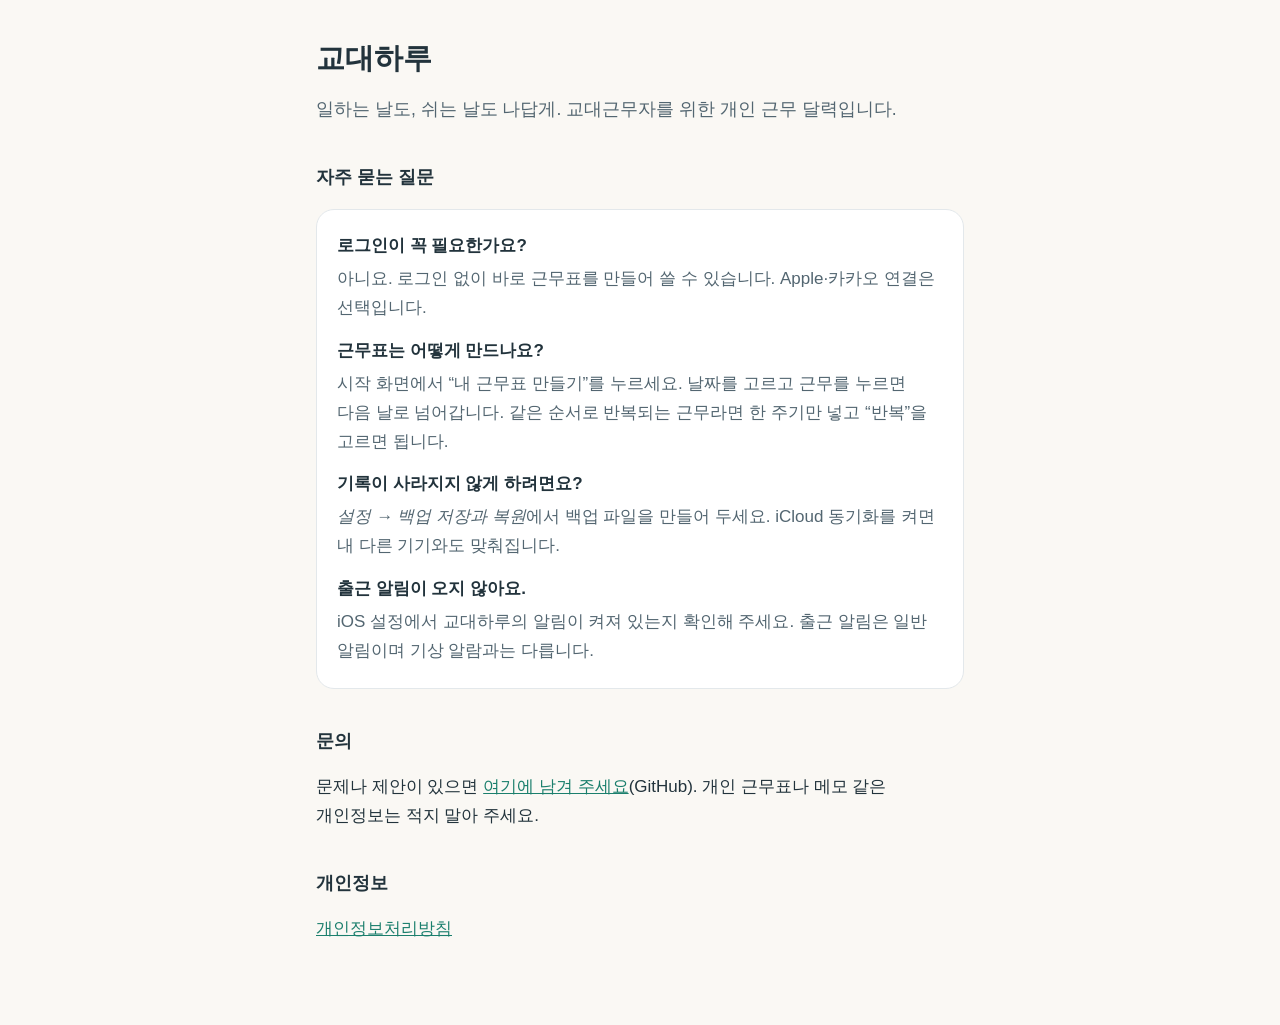
==== index.html @ 1e15ae8a "Add Gyodaeharu support page and privacy policy" ====
<!doctype html>
<html lang="ko">
<head>
<meta charset="utf-8">
<meta name="viewport" content="width=device-width, initial-scale=1">
<title>교대하루 지원</title>
<meta name="description" content="교대하루 앱 지원과 문의">
<link rel="stylesheet" href="style.css">
</head>
<body>
<main>
<h1>교대하루</h1>
<p class="lead">일하는 날도, 쉬는 날도 나답게. 교대근무자를 위한 개인 근무 달력입니다.</p>

<h2>자주 묻는 질문</h2>
<dl>
<dt>로그인이 꼭 필요한가요?</dt>
<dd>아니요. 로그인 없이 바로 근무표를 만들어 쓸 수 있습니다. Apple·카카오 연결은 선택입니다.</dd>
<dt>근무표는 어떻게 만드나요?</dt>
<dd>시작 화면에서 “내 근무표 만들기”를 누르세요. 날짜를 고르고 근무를 누르면 다음 날로 넘어갑니다. 같은 순서로 반복되는 근무라면 한 주기만 넣고 “반복”을 고르면 됩니다.</dd>
<dt>기록이 사라지지 않게 하려면요?</dt>
<dd><em>설정 → 백업 저장과 복원</em>에서 백업 파일을 만들어 두세요. iCloud 동기화를 켜면 내 다른 기기와도 맞춰집니다.</dd>
<dt>출근 알림이 오지 않아요.</dt>
<dd>iOS 설정에서 교대하루의 알림이 켜져 있는지 확인해 주세요. 출근 알림은 일반 알림이며 기상 알람과는 다릅니다.</dd>
</dl>

<h2>문의</h2>
<p>문제나 제안이 있으면 <a href="https://github.com/twd412412-ux/gyodaeharu/issues">여기에 남겨 주세요</a>(GitHub). 개인 근무표나 메모 같은 개인정보는 적지 말아 주세요.</p>

<h2>개인정보</h2>
<p><a href="privacy.html">개인정보처리방침</a></p>
</main>
</body>
</html>
---- style.css ----
:root {
  --canvas: #faf8f4;
  --surface: #ffffff;
  --ink: #22333c;
  --secondary: #536671;
  --action: #1b7f6d;
  --line: #e3e8eb;
}
@media (prefers-color-scheme: dark) {
  :root {
    --canvas: #171d22;
    --surface: #222c33;
    --ink: #f4f7f9;
    --secondary: #c1cfd6;
    --action: #6fd3bd;
    --line: #34424b;
  }
}
* { box-sizing: border-box; }
body {
  margin: 0;
  background: var(--canvas);
  color: var(--ink);
  font: 17px/1.7 -apple-system, BlinkMacSystemFont, "Apple SD Gothic Neo", "Noto Sans KR", sans-serif;
  word-break: keep-all;
}
main {
  max-width: 680px;
  margin: 0 auto;
  padding: 40px 16px 64px;
}
h1 { font-size: 1.8rem; line-height: 1.3; margin: 0 0 8px; }
h2 { font-size: 1.15rem; margin: 36px 0 8px; }
p, li, dd { color: var(--ink); }
.lead { font-size: 1.1rem; color: var(--secondary); }
.meta { color: var(--secondary); margin-top: 0; }
.back { margin: 0 0 20px; }
a { color: var(--action); }
ul { padding-left: 1.2em; }
li { margin: 6px 0; }
dl { background: var(--surface); border: 1px solid var(--line); border-radius: 18px; padding: 8px 20px; }
dt { font-weight: 700; margin-top: 14px; }
dd { margin: 4px 0 14px; color: var(--secondary); }
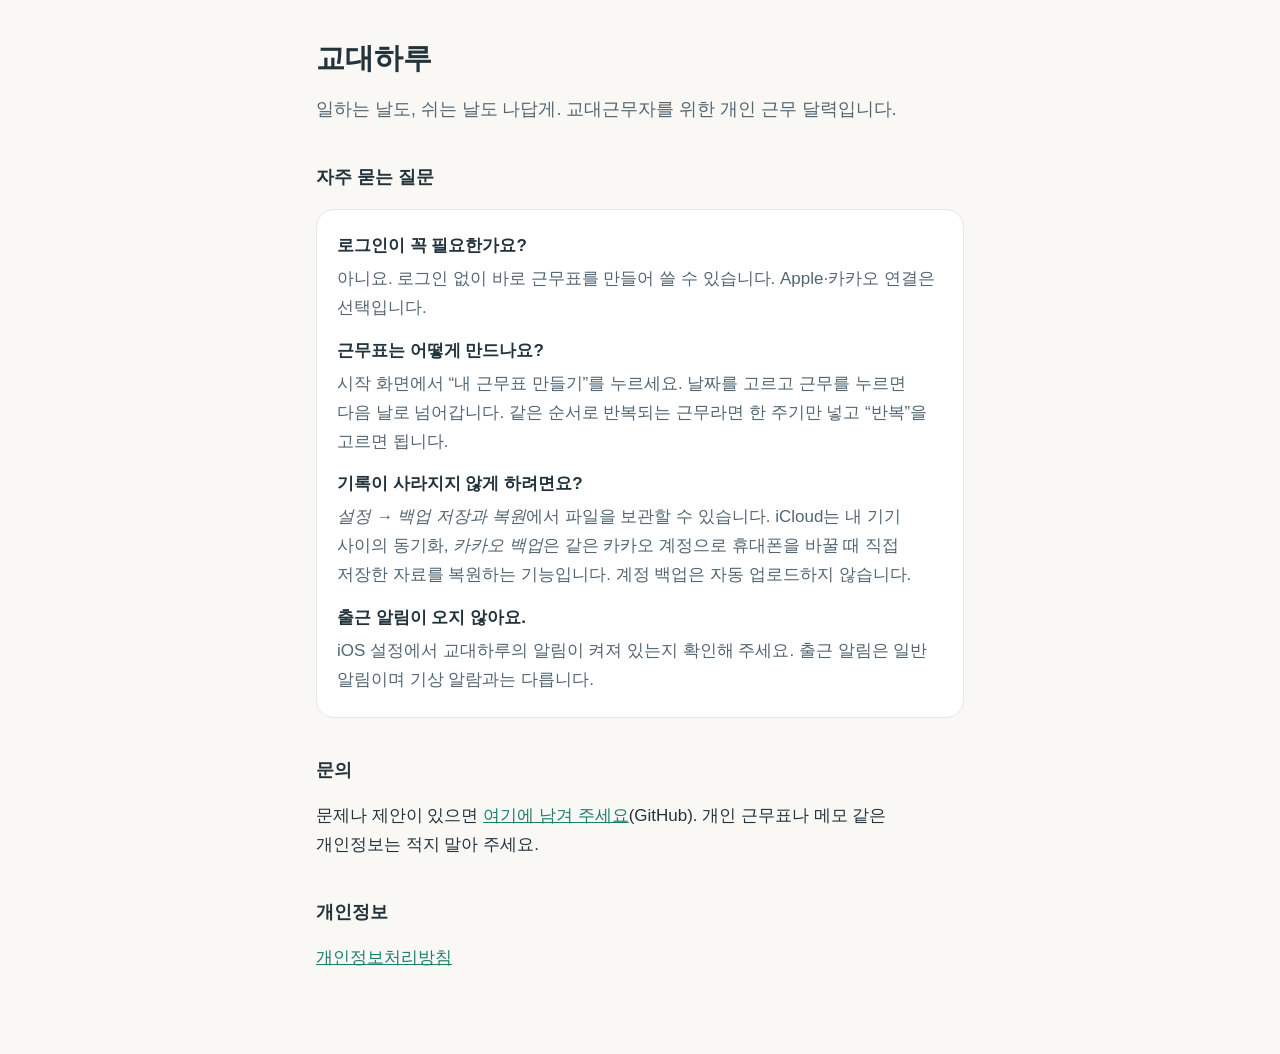
==== commit fdb664b2: "Explain local, iCloud and optional Kakao backup support" ====
--- a/index.html
+++ b/index.html
@@ -19,7 +19,7 @@
 <dt>근무표는 어떻게 만드나요?</dt>
 <dd>시작 화면에서 “내 근무표 만들기”를 누르세요. 날짜를 고르고 근무를 누르면 다음 날로 넘어갑니다. 같은 순서로 반복되는 근무라면 한 주기만 넣고 “반복”을 고르면 됩니다.</dd>
 <dt>기록이 사라지지 않게 하려면요?</dt>
-<dd><em>설정 → 백업 저장과 복원</em>에서 백업 파일을 만들어 두세요. iCloud 동기화를 켜면 내 다른 기기와도 맞춰집니다.</dd>
+<dd><em>설정 → 백업 저장과 복원</em>에서 파일을 보관할 수 있습니다. iCloud는 내 기기 사이의 동기화, <em>카카오 백업</em>은 같은 카카오 계정으로 휴대폰을 바꿀 때 직접 저장한 자료를 복원하는 기능입니다. 계정 백업은 자동 업로드하지 않습니다.</dd>
 <dt>출근 알림이 오지 않아요.</dt>
 <dd>iOS 설정에서 교대하루의 알림이 켜져 있는지 확인해 주세요. 출근 알림은 일반 알림이며 기상 알람과는 다릅니다.</dd>
 </dl>
